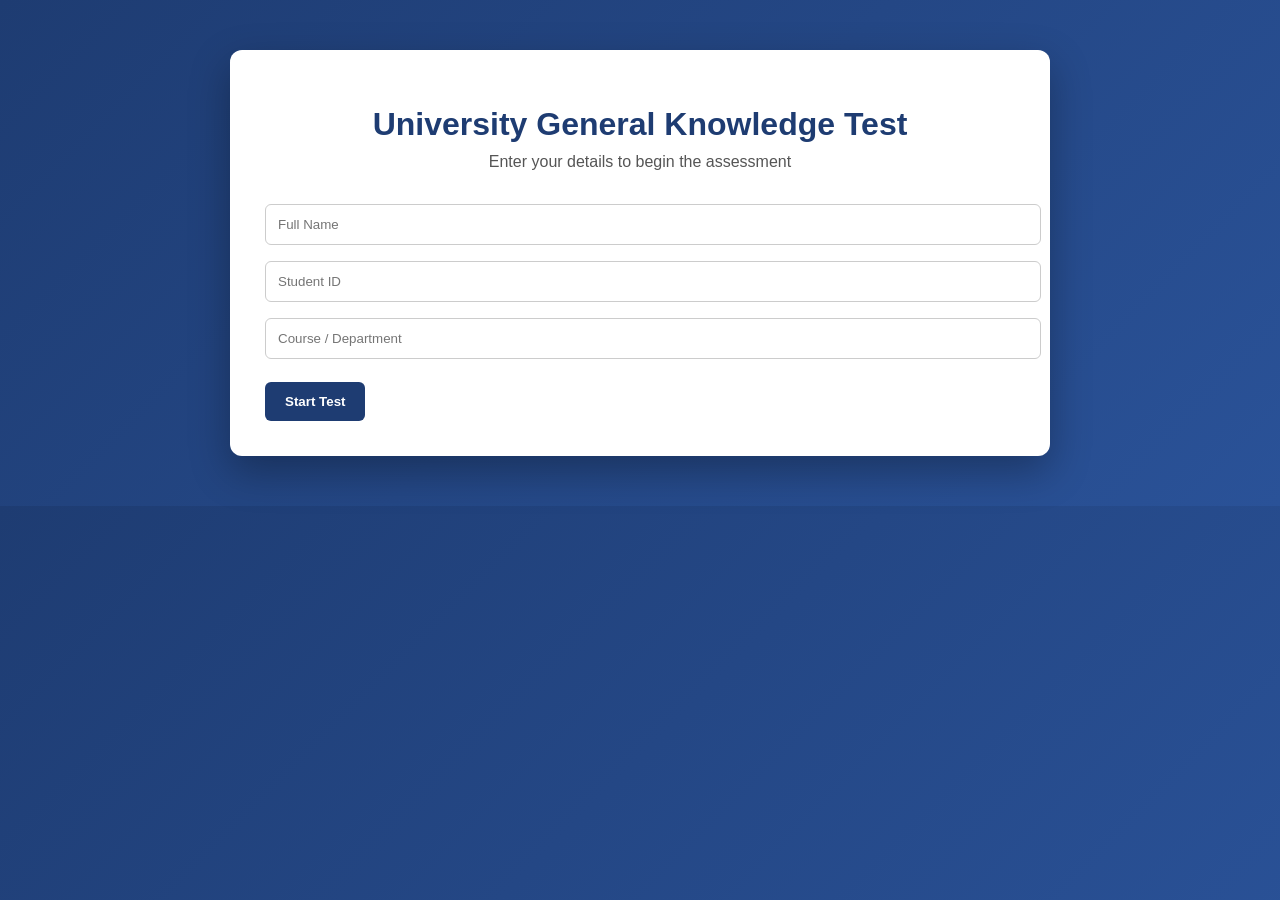
==== index.html @ d9c4e72f "index.html" ====
<!DOCTYPE html>
<html>
<head>
    <title>University GK Quiz Portal</title>
    <meta name="viewport" content="width=device-width, initial-scale=1.0">

    <style>
        body {
            margin: 0;
            font-family: 'Segoe UI', sans-serif;
            background: linear-gradient(135deg, #1e3c72, #2a5298);
            color: #333;
        }

        .container {
            max-width: 750px;
            margin: 50px auto;
            background: #ffffff;
            padding: 35px;
            border-radius: 12px;
            box-shadow: 0 15px 40px rgba(0,0,0,0.3);
        }

        h1 {
            text-align: center;
            color: #1e3c72;
            margin-bottom: 10px;
        }

        .subtitle {
            text-align: center;
            color: #555;
            margin-bottom: 25px;
        }

        input {
            width: 100%;
            padding: 12px;
            margin: 8px 0;
            border-radius: 6px;
            border: 1px solid #ccc;
        }

        button {
            padding: 12px 20px;
            border: none;
            border-radius: 6px;
            background: #1e3c72;
            color: white;
            font-weight: bold;
            cursor: pointer;
            margin-top: 15px;
        }

        button:hover {
            background: #16325c;
        }

        .question-box {
            margin-top: 20px;
        }

        .question-number {
            font-weight: bold;
            color: #1e3c72;
        }

        .options label {
            display: block;
            padding: 10px;
            margin: 6px 0;
            background: #f2f2f2;
            border-radius: 6px;
            cursor: pointer;
            transition: 0.3s;
        }

        .options label:hover {
            background: #d9e6ff;
        }

        .top-bar {
            display: flex;
            justify-content: space-between;
            margin-bottom: 15px;
            font-weight: bold;
            color: #1e3c72;
        }

        .result {
            text-align: center;
            font-size: 22px;
            margin-top: 20px;
            font-weight: bold;
            color: #1e3c72;
        }

        #quizPage {
            display: none;
        }

        .nav-buttons {
            margin-top: 15px;
            display: flex;
            justify-content: space-between;
        }
    </style>
</head>

<body>

<div class="container" id="welcomePage">
    <h1>University General Knowledge Test</h1>
    <div class="subtitle">Enter your details to begin the assessment</div>

    <input type="text" id="studentName" placeholder="Full Name">
    <input type="text" id="studentId" placeholder="Student ID">
    <input type="text" id="course" placeholder="Course / Department">

    <button onclick="startQuiz()">Start Test</button>
</div>

<div class="container" id="quizPage">

    <div class="top-bar">
        <div>Time Left: <span id="time">180</span>s</div>
        <div>Question <span id="qNumber">1</span> / 10</div>
    </div>

    <div class="question-box" id="questionBox"></div>

    <div class="nav-buttons">
        <button onclick="prevQuestion()">Previous</button>
        <button onclick="nextQuestion()">Next</button>
    </div>

    <div class="result" id="result"></div>
</div>

<script>

const quizData = [
{q:"What is the capital of Canada?", o:["Toronto","Ottawa","Vancouver","Montreal"], a:"Ottawa"},
{q:"Which element has atomic number 1?", o:["Helium","Hydrogen","Oxygen","Nitrogen"], a:"Hydrogen"},
{q:"Who discovered gravity?", o:["Newton","Einstein","Galileo","Tesla"], a:"Newton"},
{q:"Which country hosted FIFA 2022?", o:["Brazil","Qatar","Russia","France"], a:"Qatar"},
{q:"What is the largest desert?", o:["Sahara","Gobi","Arctic","Thar"], a:"Sahara"},
{q:"Which organ pumps blood?", o:["Brain","Liver","Heart","Lungs"], a:"Heart"},
{q:"Who wrote 'Hamlet'?", o:["Shakespeare","Wordsworth","Dickens","Milton"], a:"Shakespeare"},
{q:"Speed of light is?", o:["3x10^8 m/s","3x10^6 m/s","3x10^5 km/s","1x10^8 m/s"], a:"3x10^8 m/s"},
{q:"Which is smallest prime number?", o:["0","1","2","3"], a:"2"},
{q:"Which gas is most abundant in atmosphere?", o:["Oxygen","Hydrogen","Nitrogen","Carbon Dioxide"], a:"Nitrogen"}
];

let current = 0;
let answers = new Array(quizData.length);
let student = "";
let timerInterval;

function startQuiz(){
    let name = document.getElementById("studentName").value;
    let id = document.getElementById("studentId").value;
    let course = document.getElementById("course").value;

    if(name=="" || id=="" || course==""){
        alert("Please fill all details");
        return;
    }

    student = name;

    document.getElementById("welcomePage").style.display="none";
    document.getElementById("quizPage").style.display="block";

    loadQuestion();
    startTimer();
}

function loadQuestion(){
    let data = quizData[current];
    document.getElementById("qNumber").innerText = current+1;

    let html = `<div class="question-number">Q${current+1}. ${data.q}</div><div class="options">`;

    data.o.forEach(opt=>{
        html+=`<label><input type="radio" name="option" value="${opt}"
        ${answers[current]===opt?"checked":""}> ${opt}</label>`;
    });

    html+="</div>";
    document.getElementById("questionBox").innerHTML = html;
}

function saveAnswer(){
    let selected = document.querySelector('input[name="option"]:checked');
    if(selected){
        answers[current]=selected.value;
    }
}

function nextQuestion(){
    saveAnswer();
    if(current < quizData.length-1){
        current++;
        loadQuestion();
    } else {
        showResult();
    }
}

function prevQuestion(){
    saveAnswer();
    if(current>0){
        current--;
        loadQuestion();
    }
}

function showResult(){
    clearInterval(timerInterval);
    let score=0;

    answers.forEach((ans,i)=>{
        if(ans===quizData[i].a) score++;
    });

    document.getElementById("questionBox").innerHTML="";
    document.querySelector(".nav-buttons").style.display="none";

    document.getElementById("result").innerHTML=
    "Student: "+student+"<br>Final Score: "+score+" / 10";
}

function startTimer(){
    let time=180;
    timerInterval=setInterval(()=>{
        time--;
        document.getElementById("time").innerText=time;
        if(time<=0){
            clearInterval(timerInterval);
            showResult();
        }
    },1000);
}

</script>

</body>
</html>
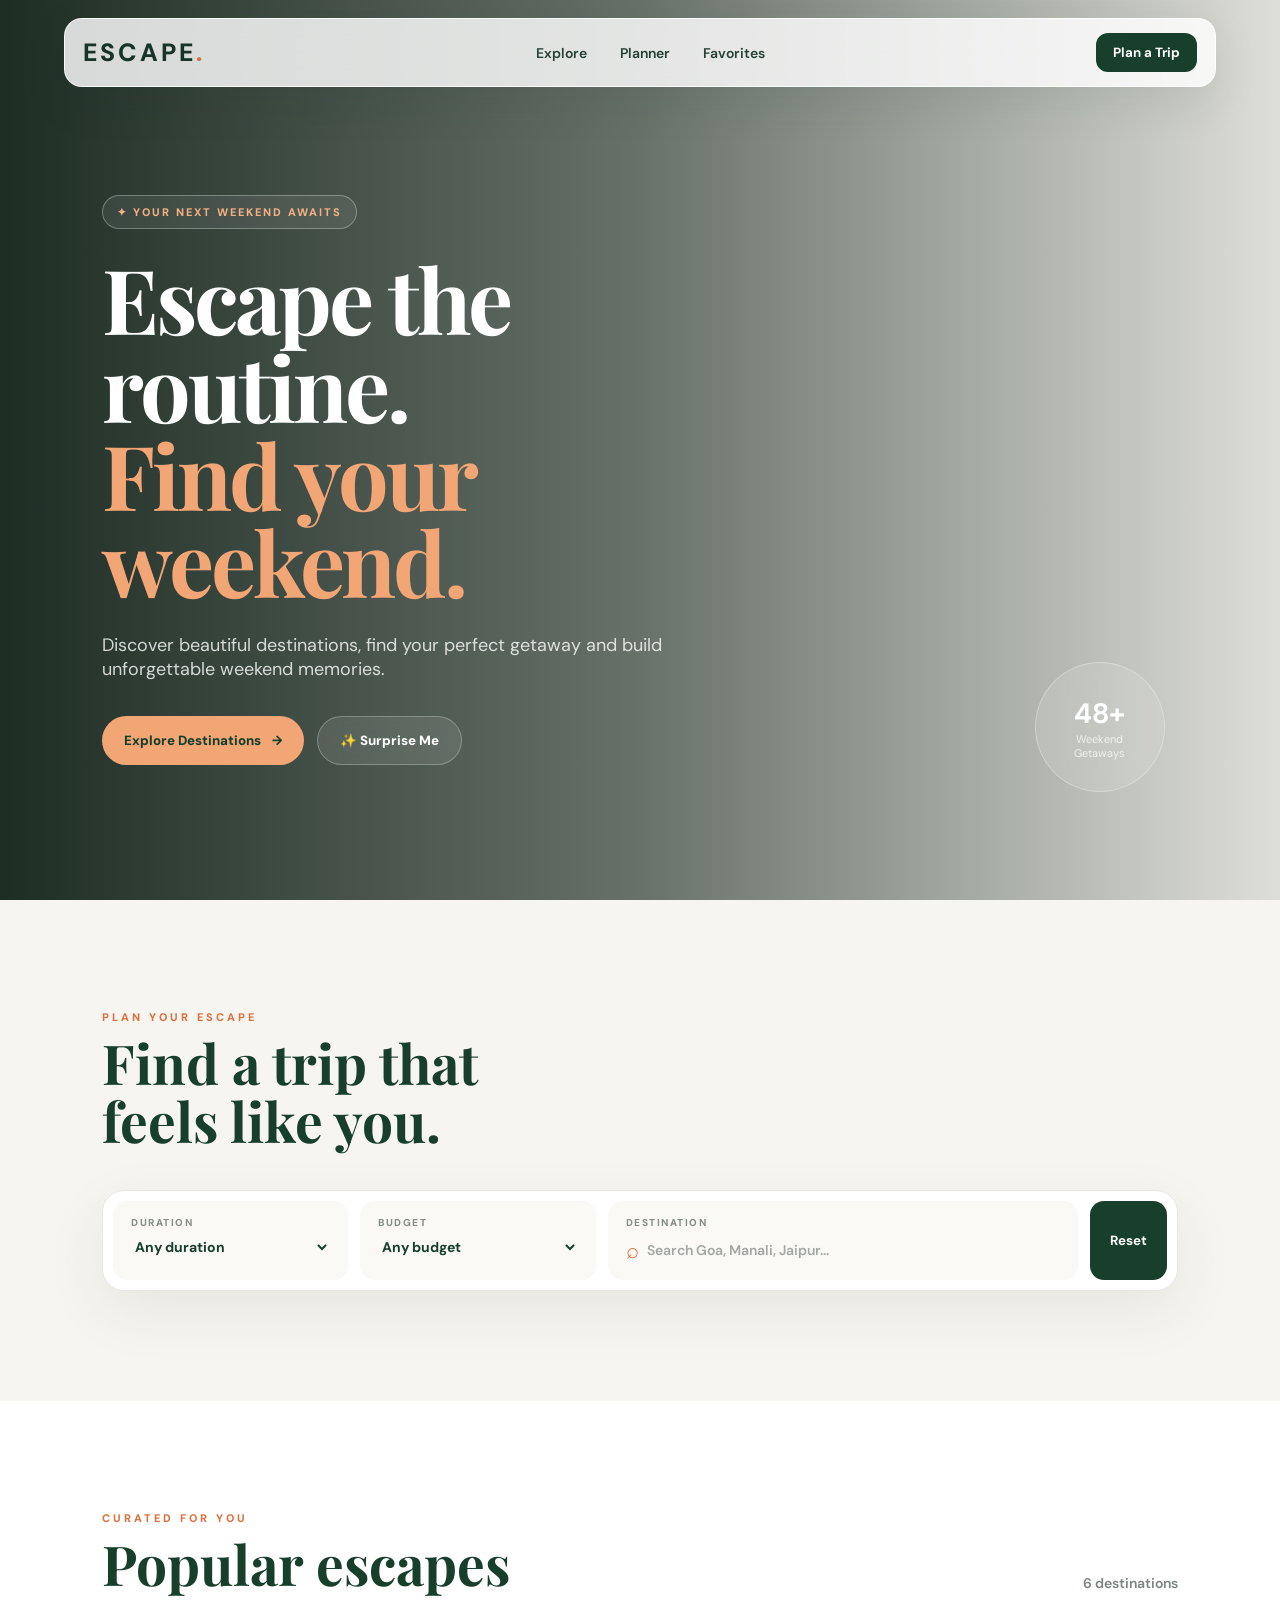
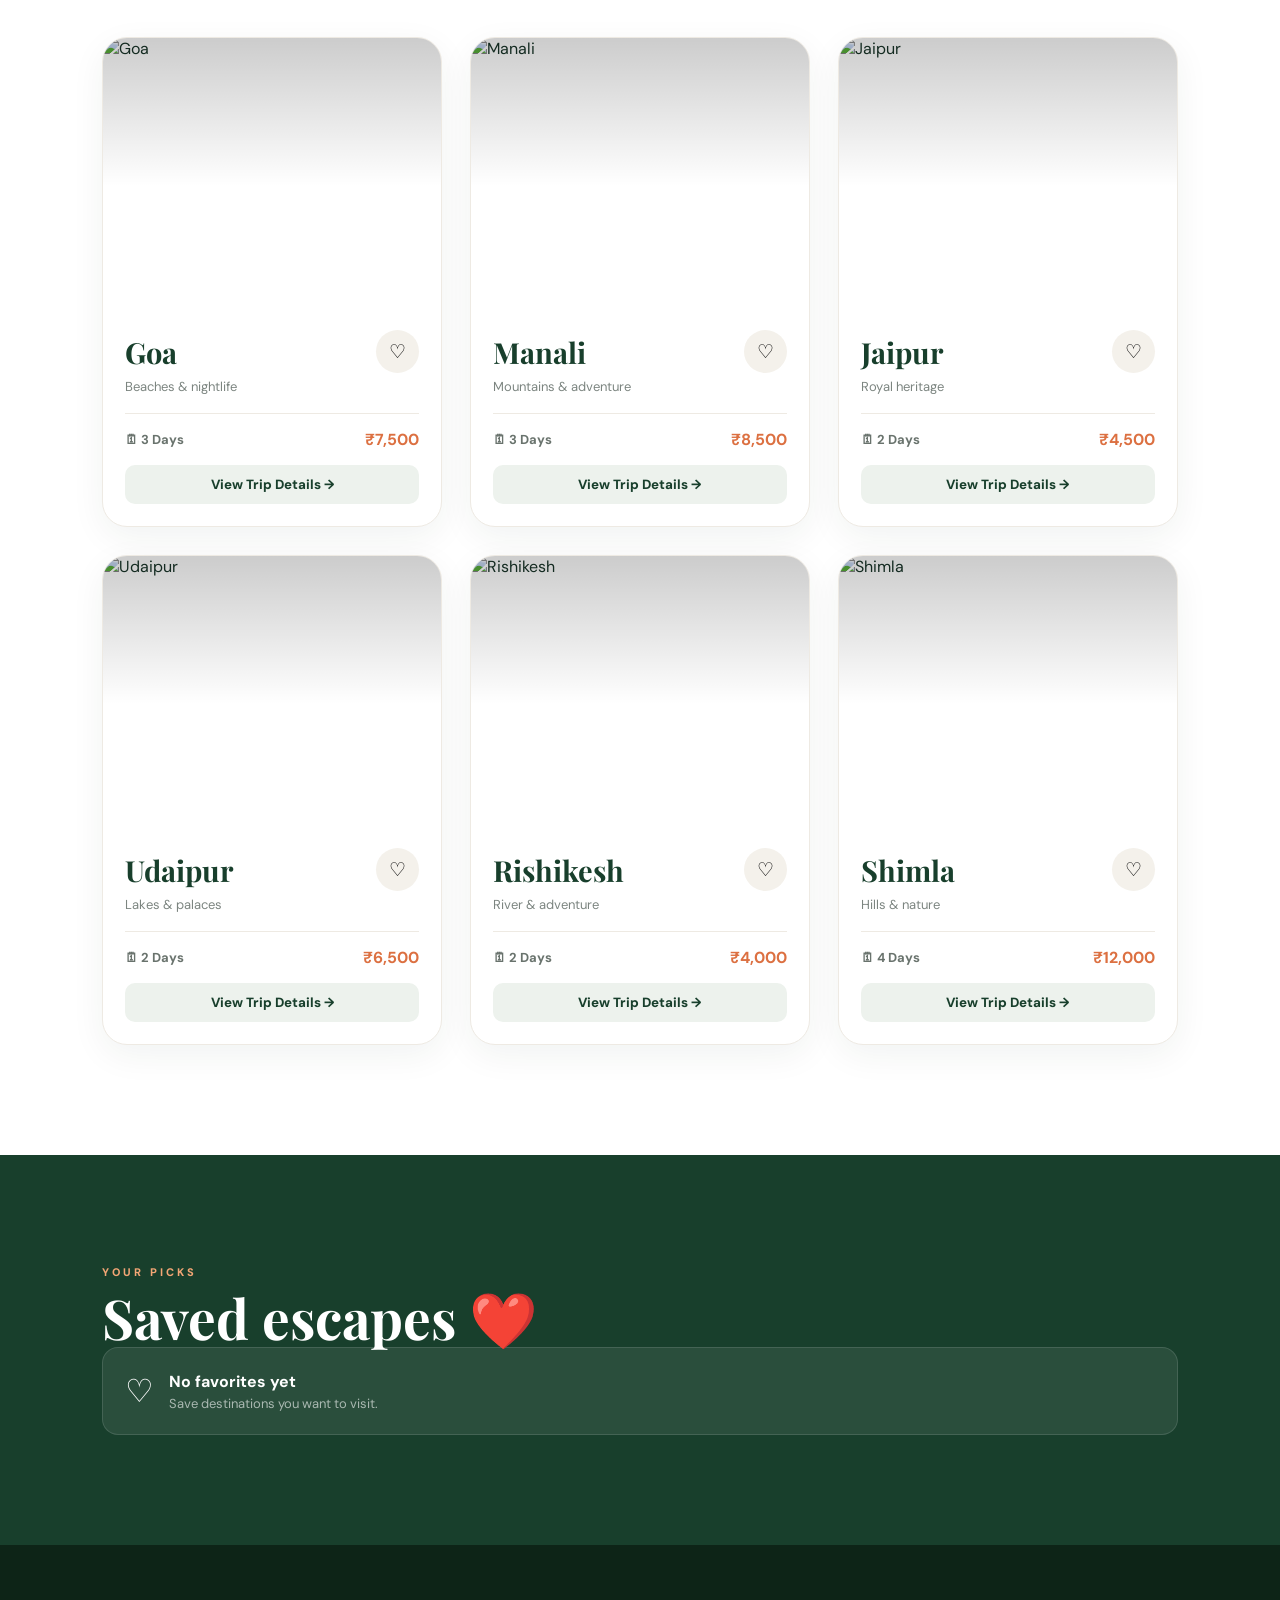
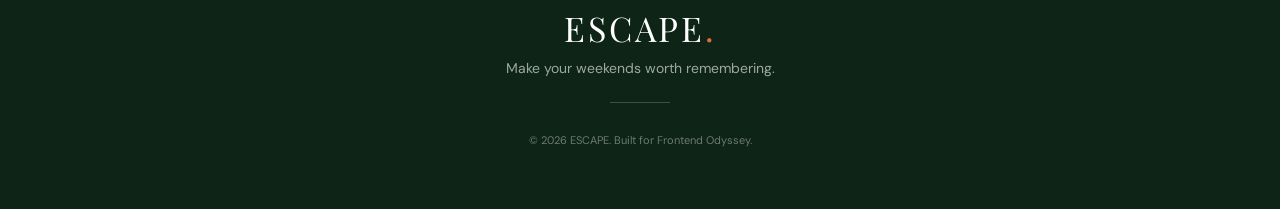
==== commit c21e1e4c: "Add files via upload" ====
--- a/index.html
+++ b/index.html
@@ -1,249 +1,280 @@
-<!DOCTYPE html>
-<html>
-<head>
-    <title>University GK Quiz Portal</title>
-    <meta name="viewport" content="width=device-width, initial-scale=1.0">
-
-    <style>
-        body {
-            margin: 0;
-            font-family: 'Segoe UI', sans-serif;
-            background: linear-gradient(135deg, #1e3c72, #2a5298);
-            color: #333;
-        }
-
-        .container {
-            max-width: 750px;
-            margin: 50px auto;
-            background: #ffffff;
-            padding: 35px;
-            border-radius: 12px;
-            box-shadow: 0 15px 40px rgba(0,0,0,0.3);
-        }
-
-        h1 {
-            text-align: center;
-            color: #1e3c72;
-            margin-bottom: 10px;
-        }
-
-        .subtitle {
-            text-align: center;
-            color: #555;
-            margin-bottom: 25px;
-        }
-
-        input {
-            width: 100%;
-            padding: 12px;
-            margin: 8px 0;
-            border-radius: 6px;
-            border: 1px solid #ccc;
-        }
-
-        button {
-            padding: 12px 20px;
-            border: none;
-            border-radius: 6px;
-            background: #1e3c72;
-            color: white;
-            font-weight: bold;
-            cursor: pointer;
-            margin-top: 15px;
-        }
-
-        button:hover {
-            background: #16325c;
-        }
-
-        .question-box {
-            margin-top: 20px;
-        }
-
-        .question-number {
-            font-weight: bold;
-            color: #1e3c72;
-        }
-
-        .options label {
-            display: block;
-            padding: 10px;
-            margin: 6px 0;
-            background: #f2f2f2;
-            border-radius: 6px;
-            cursor: pointer;
-            transition: 0.3s;
-        }
-
-        .options label:hover {
-            background: #d9e6ff;
-        }
-
-        .top-bar {
-            display: flex;
-            justify-content: space-between;
-            margin-bottom: 15px;
-            font-weight: bold;
-            color: #1e3c72;
-        }
-
-        .result {
-            text-align: center;
-            font-size: 22px;
-            margin-top: 20px;
-            font-weight: bold;
-            color: #1e3c72;
-        }
-
-        #quizPage {
-            display: none;
-        }
-
-        .nav-buttons {
-            margin-top: 15px;
-            display: flex;
-            justify-content: space-between;
-        }
-    </style>
-</head>
-
-<body>
-
-<div class="container" id="welcomePage">
-    <h1>University General Knowledge Test</h1>
-    <div class="subtitle">Enter your details to begin the assessment</div>
-
-    <input type="text" id="studentName" placeholder="Full Name">
-    <input type="text" id="studentId" placeholder="Student ID">
-    <input type="text" id="course" placeholder="Course / Department">
-
-    <button onclick="startQuiz()">Start Test</button>
-</div>
-
-<div class="container" id="quizPage">
-
-    <div class="top-bar">
-        <div>Time Left: <span id="time">180</span>s</div>
-        <div>Question <span id="qNumber">1</span> / 10</div>
-    </div>
-
-    <div class="question-box" id="questionBox"></div>
-
-    <div class="nav-buttons">
-        <button onclick="prevQuestion()">Previous</button>
-        <button onclick="nextQuestion()">Next</button>
-    </div>
-
-    <div class="result" id="result"></div>
-</div>
-
-<script>
-
-const quizData = [
-{q:"What is the capital of Canada?", o:["Toronto","Ottawa","Vancouver","Montreal"], a:"Ottawa"},
-{q:"Which element has atomic number 1?", o:["Helium","Hydrogen","Oxygen","Nitrogen"], a:"Hydrogen"},
-{q:"Who discovered gravity?", o:["Newton","Einstein","Galileo","Tesla"], a:"Newton"},
-{q:"Which country hosted FIFA 2022?", o:["Brazil","Qatar","Russia","France"], a:"Qatar"},
-{q:"What is the largest desert?", o:["Sahara","Gobi","Arctic","Thar"], a:"Sahara"},
-{q:"Which organ pumps blood?", o:["Brain","Liver","Heart","Lungs"], a:"Heart"},
-{q:"Who wrote 'Hamlet'?", o:["Shakespeare","Wordsworth","Dickens","Milton"], a:"Shakespeare"},
-{q:"Speed of light is?", o:["3x10^8 m/s","3x10^6 m/s","3x10^5 km/s","1x10^8 m/s"], a:"3x10^8 m/s"},
-{q:"Which is smallest prime number?", o:["0","1","2","3"], a:"2"},
-{q:"Which gas is most abundant in atmosphere?", o:["Oxygen","Hydrogen","Nitrogen","Carbon Dioxide"], a:"Nitrogen"}
-];
-
-let current = 0;
-let answers = new Array(quizData.length);
-let student = "";
-let timerInterval;
-
-function startQuiz(){
-    let name = document.getElementById("studentName").value;
-    let id = document.getElementById("studentId").value;
-    let course = document.getElementById("course").value;
-
-    if(name=="" || id=="" || course==""){
-        alert("Please fill all details");
-        return;
-    }
-
-    student = name;
-
-    document.getElementById("welcomePage").style.display="none";
-    document.getElementById("quizPage").style.display="block";
-
-    loadQuestion();
-    startTimer();
-}
-
-function loadQuestion(){
-    let data = quizData[current];
-    document.getElementById("qNumber").innerText = current+1;
-
-    let html = `<div class="question-number">Q${current+1}. ${data.q}</div><div class="options">`;
-
-    data.o.forEach(opt=>{
-        html+=`<label><input type="radio" name="option" value="${opt}"
-        ${answers[current]===opt?"checked":""}> ${opt}</label>`;
-    });
-
-    html+="</div>";
-    document.getElementById("questionBox").innerHTML = html;
-}
-
-function saveAnswer(){
-    let selected = document.querySelector('input[name="option"]:checked');
-    if(selected){
-        answers[current]=selected.value;
-    }
-}
-
-function nextQuestion(){
-    saveAnswer();
-    if(current < quizData.length-1){
-        current++;
-        loadQuestion();
-    } else {
-        showResult();
-    }
-}
-
-function prevQuestion(){
-    saveAnswer();
-    if(current>0){
-        current--;
-        loadQuestion();
-    }
-}
-
-function showResult(){
-    clearInterval(timerInterval);
-    let score=0;
-
-    answers.forEach((ans,i)=>{
-        if(ans===quizData[i].a) score++;
-    });
-
-    document.getElementById("questionBox").innerHTML="";
-    document.querySelector(".nav-buttons").style.display="none";
-
-    document.getElementById("result").innerHTML=
-    "Student: "+student+"<br>Final Score: "+score+" / 10";
-}
-
-function startTimer(){
-    let time=180;
-    timerInterval=setInterval(()=>{
-        time--;
-        document.getElementById("time").innerText=time;
-        if(time<=0){
-            clearInterval(timerInterval);
-            showResult();
-        }
-    },1000);
-}
-
-</script>
-
-</body>
-</html>
+<!DOCTYPE html>
+<html lang="en">
+<head>
+    <meta charset="UTF-8">
+    <meta name="viewport" content="width=device-width, initial-scale=1.0">
+
+    <title>ESCAPE — Weekend Trip Planner</title>
+
+    <link rel="stylesheet" href="style.css">
+</head>
+
+<body>
+    <nav class="navbar">
+        <div class="logo">ESCAPE<span>.</span></div>
+
+        <div class="nav-links">
+            <a href="#destinations">Explore</a>
+            <a href="#planner">Planner</a>
+            <a href="#favorites">Favorites</a>
+        </div>
+
+        <button class="nav-plan-btn" id="navPlanBtn">
+            Plan a Trip
+        </button>
+    </nav>
+
+
+    <!-- HERO -->
+    <section class="hero">
+
+        <div class="hero-content">
+
+            <div class="tagline">
+                ✦ YOUR NEXT WEEKEND AWAITS
+            </div>
+
+            <h1>
+                Escape the routine.<br>
+                <span>Find your weekend.</span>
+            </h1>
+
+            <p class="hero-text">
+                Discover beautiful destinations, find your perfect
+                getaway and build unforgettable weekend memories.
+            </p>
+
+            <div class="hero-actions">
+                <button class="primary-btn" id="exploreBtn">
+                    Explore Destinations
+                    <span>→</span>
+                </button>
+
+                <button class="secondary-btn" id="randomBtn">
+                    ✨ Surprise Me
+                </button>
+            </div>
+
+        </div>
+
+
+        <div class="hero-badge">
+            <strong>48+</strong>
+            <span>Weekend<br>Getaways</span>
+        </div>
+
+    </section>
+
+
+    <!-- PLANNER -->
+    <section class="planner" id="planner">
+
+        <div class="section-heading">
+            <p>PLAN YOUR ESCAPE</p>
+
+            <h2>
+                Find a trip that<br>
+                feels like you.
+            </h2>
+        </div>
+
+
+        <div class="filters">
+
+            <div class="filter-box">
+
+                <label>Duration</label>
+
+                <select id="duration">
+
+                    <option value="all">
+                        Any duration
+                    </option>
+
+                    <option value="2">
+                        2 Days
+                    </option>
+
+                    <option value="3">
+                        3 Days
+                    </option>
+
+                    <option value="4">
+                        4 Days
+                    </option>
+
+                </select>
+
+            </div>
+
+
+            <div class="filter-box">
+
+                <label>Budget</label>
+
+                <select id="budget">
+
+                    <option value="all">
+                        Any budget
+                    </option>
+
+                    <option value="low">
+                        Under ₹5,000
+                    </option>
+
+                    <option value="medium">
+                        ₹5,000 - ₹10,000
+                    </option>
+
+                    <option value="high">
+                        Above ₹10,000
+                    </option>
+
+                </select>
+
+            </div>
+
+
+            <div class="filter-box search-box">
+
+                <label>Destination</label>
+
+                <div class="search-wrapper">
+
+                    <span>⌕</span>
+
+                    <input
+                        type="text"
+                        id="search"
+                        placeholder="Search Goa, Manali, Jaipur..."
+                    >
+
+                </div>
+
+            </div>
+
+
+            <button
+                class="reset-btn"
+                id="resetBtn"
+            >
+                Reset
+            </button>
+
+        </div>
+
+    </section>
+
+
+    <!-- DESTINATIONS -->
+    <section
+        class="destinations"
+        id="destinations"
+    >
+
+        <div class="section-top">
+
+            <div class="section-heading">
+
+                <p>CURATED FOR YOU</p>
+
+                <h2>
+                    Popular escapes
+                </h2>
+
+            </div>
+
+
+            <div
+                class="result-count"
+                id="resultCount"
+            >
+            </div>
+
+        </div>
+
+
+        <div
+            class="destination-grid"
+            id="destinationGrid"
+        >
+        </div>
+
+    </section>
+    <section
+        class="favorites"
+        id="favorites"
+    >
+
+        <div class="section-heading">
+
+            <p>YOUR PICKS</p>
+
+            <h2>
+                Saved escapes ❤️
+            </h2>
+
+        </div>
+
+
+        <div id="favoriteList">
+
+            <div class="empty-message">
+
+                <span>♡</span>
+
+                <div>
+                    <strong>No favorites yet</strong>
+
+                    <p>
+                        Save destinations you want to visit.
+                    </p>
+                </div>
+
+            </div>
+
+        </div>
+
+    </section>
+    <footer>
+
+        <div class="footer-logo">
+            ESCAPE<span>.</span>
+        </div>
+
+        <p>
+            Make your weekends worth remembering.
+        </p>
+
+        <div class="footer-line"></div>
+
+        <small>
+            © 2026 ESCAPE. Built for Frontend Odyssey.
+        </small>
+
+    </footer>
+    <div
+        class="modal"
+        id="tripModal"
+    >
+
+        <div class="modal-card">
+
+            <button
+                class="close-modal"
+                id="closeModal"
+            >
+                
+            </button>
+
+            <div id="modalContent"></div>
+
+        </div>
+
+    </div>
+
+
+    <script src="script.js"></script>
+
+</body>
+</html>
--- a/style.css
+++ b/style.css
@@ -0,0 +1,1122 @@
+@import url('https://fonts.googleapis.com/css2?family=DM+Sans:wght@400;500;600;700;800&family=Playfair+Display:wght@600;700&display=swap');
+
+
+*{
+    margin: 0;
+    padding: 0;
+    box-sizing: border-box;
+}
+
+
+html {
+    scroll-behavior: smooth;
+}
+
+
+body {
+    font-family: "DM Sans", sans-serif;
+    background: #f7f5f0;
+    color: #183428;
+    overflow-x: hidden;
+}
+
+
+button,
+input,
+select {
+    font-family: inherit;
+}
+
+
+button {
+    cursor: pointer;
+}
+
+
+::selection {
+    background: #183f2c;
+    color: white;
+}
+.navbar {
+    position: fixed;
+
+    top: 18px;
+    left: 50%;
+
+    transform: translateX(-50%);
+
+    width: 90%;
+    max-width: 1200px;
+
+    padding: 14px 18px;
+
+    display: flex;
+    align-items: center;
+    justify-content: space-between;
+
+    background: rgba(255,255,255,0.82);
+
+    backdrop-filter: blur(20px);
+
+    border: 1px solid rgba(255,255,255,0.8);
+
+    border-radius: 18px;
+
+    box-shadow:
+        0 15px 45px rgba(20,50,35,0.10);
+
+    z-index: 1000;
+}
+
+
+.logo {
+    font-size: 25px;
+    font-weight: 800;
+    letter-spacing: 3px;
+}
+
+
+.logo span,
+.footer-logo span {
+    color: #dd7041;
+}
+
+
+.nav-links {
+    display: flex;
+    gap: 5px;
+}
+
+
+.nav-links a {
+    text-decoration: none;
+
+    color: #274036;
+
+    font-size: 14px;
+    font-weight: 600;
+
+    padding: 9px 14px;
+
+    border-radius: 10px;
+
+    transition: 0.3s;
+}
+
+
+.nav-links a:hover {
+    background: #183f2c;
+    color: white;
+}
+
+
+.nav-plan-btn {
+    border: none;
+
+    background: #183f2c;
+    color: white;
+
+    padding: 11px 17px;
+
+    border-radius: 12px;
+
+    font-weight: 700;
+
+    transition: 0.3s;
+}
+
+
+.nav-plan-btn:hover {
+    transform: translateY(-2px);
+}
+.hero {
+    min-height: 100vh;
+
+    padding: 160px 8% 100px;
+
+    display: flex;
+    align-items: center;
+
+    position: relative;
+
+    background:
+        linear-gradient(
+            90deg,
+            rgba(8,25,16,0.91),
+            rgba(8,25,16,0.60),
+            rgba(8,25,16,0.10)
+        ),
+
+        url("https://images.unsplash.com/photo-1500534623283-312aade485b7?auto=format&fit=crop&w=2000&q=90");
+
+    background-size: cover;
+    background-position: center;
+}
+
+
+.hero-content {
+    max-width: 720px;
+
+    animation: heroIn 1s ease;
+}
+
+
+@keyframes heroIn {
+
+    from {
+        opacity: 0;
+        transform: translateY(30px);
+    }
+
+    to {
+        opacity: 1;
+        transform: translateY(0);
+    }
+}
+
+
+.tagline {
+    display: inline-block;
+
+    padding: 9px 14px;
+
+    border: 1px solid rgba(255,255,255,0.3);
+
+    background: rgba(255,255,255,0.08);
+
+    color: #f3b183;
+
+    border-radius: 50px;
+
+    font-size: 11px;
+
+    font-weight: 800;
+
+    letter-spacing: 2px;
+
+    margin-bottom: 25px;
+}
+
+
+.hero h1 {
+    font-family: "Playfair Display", serif;
+
+    color: white;
+
+    font-size: clamp(52px, 7vw, 92px);
+
+    line-height: 0.98;
+
+    letter-spacing: -3px;
+
+    margin-bottom: 28px;
+}
+
+
+.hero h1 span {
+    color: #f3a675;
+}
+
+
+.hero-text {
+    max-width: 570px;
+
+    color: rgba(255,255,255,0.80);
+
+    font-size: 18px;
+
+    margin-bottom: 35px;
+}
+
+
+.hero-actions {
+    display: flex;
+    gap: 13px;
+}
+
+
+.primary-btn,
+.secondary-btn {
+
+    padding: 15px 22px;
+
+    border-radius: 50px;
+
+    font-weight: 800;
+
+    border: none;
+
+    transition: 0.3s;
+}
+
+
+.primary-btn {
+    background: #f3a675;
+    color: #173d2a;
+}
+
+
+.primary-btn:hover {
+    transform: translateY(-4px);
+
+    box-shadow:
+        0 15px 35px rgba(243,166,117,0.35);
+}
+
+
+.primary-btn span {
+    margin-left: 8px;
+}
+
+
+.secondary-btn {
+    background: rgba(255,255,255,0.10);
+
+    border: 1px solid rgba(255,255,255,0.25);
+
+    color: white;
+
+    backdrop-filter: blur(10px);
+}
+
+
+.secondary-btn:hover {
+    background: white;
+    color: #173d2a;
+}
+.hero-badge {
+
+    position: absolute;
+
+    right: 9%;
+    bottom: 12%;
+
+    width: 130px;
+    height: 130px;
+
+    border-radius: 50%;
+
+    background: rgba(255,255,255,0.12);
+
+    border: 1px solid rgba(255,255,255,0.3);
+
+    backdrop-filter: blur(15px);
+
+    color: white;
+
+    display: flex;
+
+    flex-direction: column;
+
+    justify-content: center;
+
+    align-items: center;
+
+    text-align: center;
+}
+
+
+.hero-badge strong {
+    font-size: 28px;
+}
+
+
+.hero-badge span {
+    font-size: 11px;
+
+    opacity: 0.75;
+}
+.planner,
+.destinations,
+.favorites {
+    padding: 110px 8%;
+}
+
+
+.section-heading p {
+    color: #dc7041;
+
+    font-size: 11px;
+
+    font-weight: 800;
+
+    letter-spacing: 3px;
+
+    margin-bottom: 10px;
+}
+
+
+.section-heading h2 {
+
+    font-family: "Playfair Display", serif;
+
+    font-size: clamp(38px, 5vw, 55px);
+
+    line-height: 1.05;
+
+    color: #183f2c;
+}
+
+
+.section-top {
+
+    display: flex;
+
+    justify-content: space-between;
+
+    align-items: end;
+
+    margin-bottom: 45px;
+}
+
+
+.result-count {
+
+    color: #7b847e;
+
+    font-size: 14px;
+
+    font-weight: 600;
+}
+.filters {
+
+    margin-top: 40px;
+
+    display: grid;
+
+    grid-template-columns: 1fr 1fr 2fr auto;
+
+    gap: 12px;
+
+    padding: 10px;
+
+    background: white;
+
+    border: 1px solid #ebe7df;
+
+    border-radius: 22px;
+
+    box-shadow:
+        0 20px 60px rgba(20,50,35,0.08);
+}
+
+
+.filter-box {
+
+    padding: 15px 18px;
+
+    background: #faf9f6;
+
+    border-radius: 14px;
+}
+
+
+.filter-box label {
+
+    display: block;
+
+    font-size: 10px;
+
+    font-weight: 800;
+
+    letter-spacing: 1.5px;
+
+    text-transform: uppercase;
+
+    color: #858d88;
+
+    margin-bottom: 7px;
+}
+
+
+.filter-box select {
+
+    width: 100%;
+
+    border: none;
+
+    outline: none;
+
+    background: transparent;
+
+    color: #183f2c;
+
+    font-size: 14px;
+
+    font-weight: 700;
+
+    cursor: pointer;
+}
+
+
+.search-wrapper {
+
+    display: flex;
+
+    align-items: center;
+
+    gap: 8px;
+}
+
+
+.search-wrapper span {
+
+    font-size: 22px;
+
+    color: #dd7041;
+}
+
+
+.search-wrapper input {
+
+    width: 100%;
+
+    border: none;
+
+    outline: none;
+
+    background: transparent;
+
+    font-size: 14px;
+
+    font-weight: 600;
+
+    color: #183f2c;
+}
+
+
+.search-wrapper input::placeholder {
+    color: #a2a7a3;
+}
+
+
+.reset-btn {
+
+    align-self: stretch;
+
+    border: none;
+
+    border-radius: 14px;
+
+    padding: 0 20px;
+
+    background: #183f2c;
+
+    color: white;
+
+    font-weight: 700;
+
+    transition: 0.3s;
+}
+
+
+.reset-btn:hover {
+    background: #dd7041;
+}
+.destinations {
+    background: white;
+}
+
+
+.destination-grid {
+
+    display: grid;
+
+    grid-template-columns:
+        repeat(3, minmax(0,1fr));
+
+    gap: 28px;
+}
+.destination-card {
+
+    position: relative;
+
+    overflow: hidden;
+
+    background: white;
+
+    border: 1px solid #eeeae3;
+
+    border-radius: 25px;
+
+    box-shadow:
+        0 10px 35px rgba(20,50,35,0.06);
+
+    transition:
+        transform 0.4s,
+        box-shadow 0.4s;
+
+    animation: cardIn 0.6s ease;
+}
+
+
+@keyframes cardIn {
+
+    from {
+        opacity: 0;
+        transform: translateY(20px);
+    }
+
+    to {
+        opacity: 1;
+        transform: translateY(0);
+    }
+}
+
+
+.destination-card:hover {
+
+    transform: translateY(-10px);
+
+    box-shadow:
+        0 25px 60px rgba(20,50,35,0.15);
+}
+.destination-image {
+
+    width: 100%;
+
+    height: 270px;
+
+    object-fit: cover;
+
+    display: block;
+
+    transition: 0.6s;
+}
+
+
+.destination-card:hover
+.destination-image {
+
+    transform: scale(1.07);
+}
+.destination-card::before {
+
+    content: "";
+
+    position: absolute;
+
+    left: 0;
+    top: 0;
+
+    width: 100%;
+    height: 270px;
+
+    background:
+        linear-gradient(
+            to bottom,
+            rgba(0,0,0,0.20),
+            transparent 55%
+        );
+
+    z-index: 1;
+
+    pointer-events: none;
+}
+.card-content {
+    padding: 22px;
+}
+
+
+.card-top {
+
+    display: flex;
+
+    justify-content: space-between;
+
+    align-items: center;
+}
+
+
+.card-content h3 {
+
+    font-family: "Playfair Display", serif;
+
+    font-size: 29px;
+
+    color: #183f2c;
+}
+
+
+.card-content > p {
+
+    color: #7c8580;
+
+    font-size: 13px;
+
+    margin: 5px 0 18px;
+}
+
+
+.favorite-btn {
+
+    width: 43px;
+    height: 43px;
+
+    border: none;
+
+    border-radius: 50%;
+
+    background: #f4f1eb;
+
+    font-size: 19px;
+
+    transition: 0.3s;
+}
+
+
+.favorite-btn:hover {
+
+    transform: scale(1.12);
+
+    background: #ffe8dc;
+}
+
+
+.card-info {
+
+    display: flex;
+
+    justify-content: space-between;
+
+    align-items: center;
+
+    padding-top: 15px;
+
+    border-top: 1px solid #eeeae3;
+
+    color: #69736d;
+
+    font-size: 13px;
+
+    font-weight: 700;
+}
+
+
+.price {
+
+    color: #dc7041;
+
+    font-size: 16px;
+}
+.details-btn {
+
+    width: 100%;
+
+    margin-top: 15px;
+
+    padding: 11px;
+
+    border: none;
+
+    border-radius: 10px;
+
+    background: #edf2ed;
+
+    color: #183f2c;
+
+    font-weight: 800;
+
+    transition: 0.3s;
+}
+
+
+.details-btn:hover {
+
+    background: #183f2c;
+
+    color: white;
+}
+.favorites {
+
+    background: #183f2c;
+}
+
+
+.favorites .section-heading h2 {
+    color: white;
+}
+
+
+.favorites .section-heading p {
+    color: #f3a675;
+}
+
+
+.empty-message {
+
+    display: flex;
+
+    align-items: center;
+
+    gap: 15px;
+
+    padding: 22px;
+
+    background: rgba(255,255,255,0.08);
+
+    border: 1px solid rgba(255,255,255,0.12);
+
+    border-radius: 16px;
+
+    color: white;
+}
+
+
+.empty-message > span {
+    font-size: 32px;
+}
+
+
+.empty-message p {
+
+    margin-top: 3px;
+
+    color: rgba(255,255,255,0.6);
+
+    font-size: 13px;
+}
+footer {
+
+    text-align: center;
+
+    background: #0d2417;
+
+    color: white;
+
+    padding: 60px 20px;
+}
+
+
+.footer-logo {
+
+    font-family: "Playfair Display", serif;
+
+    font-size: 34px;
+
+    letter-spacing: 3px;
+
+    margin-bottom: 8px;
+}
+
+
+footer p {
+
+    color: rgba(255,255,255,0.6);
+
+    font-size: 14px;
+}
+
+
+.footer-line {
+
+    width: 60px;
+
+    height: 1px;
+
+    background: rgba(255,255,255,0.2);
+
+    margin: 25px auto;
+}
+
+
+footer small {
+
+    color: rgba(255,255,255,0.4);
+
+    font-size: 11px;
+}
+.modal {
+
+    position: fixed;
+
+    inset: 0;
+
+    display: none;
+
+    align-items: center;
+
+    justify-content: center;
+
+    padding: 20px;
+
+    background: rgba(4,15,9,0.65);
+
+    backdrop-filter: blur(8px);
+
+    z-index: 2000;
+}
+
+
+.modal.active {
+    display: flex;
+}
+
+
+.modal-card {
+
+    width: 100%;
+
+    max-width: 520px;
+
+    max-height: 90vh;
+
+    overflow-y: auto;
+
+    background: white;
+
+    border-radius: 25px;
+
+    padding: 30px;
+
+    position: relative;
+
+    animation: modalIn 0.3s ease;
+}
+
+
+@keyframes modalIn {
+
+    from {
+        opacity: 0;
+        transform: scale(0.9);
+    }
+
+    to {
+        opacity: 1;
+        transform: scale(1);
+    }
+}
+
+
+.close-modal {
+
+    position: absolute;
+
+    top: 15px;
+    right: 15px;
+
+    width: 38px;
+    height: 38px;
+
+    border: none;
+
+    border-radius: 50%;
+
+    background: #f2eee7;
+
+    font-size: 25px;
+
+    color: #183f2c;
+}
+
+
+.modal-image {
+
+    width: 100%;
+
+    height: 230px;
+
+    object-fit: cover;
+
+    border-radius: 16px;
+
+    margin-bottom: 20px;
+}
+
+
+.modal-card h2 {
+
+    font-family: "Playfair Display", serif;
+
+    color: #183f2c;
+
+    font-size: 35px;
+
+    margin-bottom: 5px;
+}
+
+
+.modal-card p {
+
+    color: #69736d;
+
+    margin-bottom: 15px;
+}
+
+
+.modal-plan {
+
+    width: 100%;
+
+    border: none;
+
+    padding: 14px;
+
+    border-radius: 12px;
+
+    background: #183f2c;
+
+    color: white;
+
+    font-weight: 800;
+
+    margin-top: 10px;
+}
+.no-results {
+
+    grid-column: 1 / -1;
+
+    text-align: center;
+
+    padding: 70px 20px;
+
+    background: #faf9f6;
+
+    border-radius: 20px;
+
+    color: #78817b;
+}
+
+
+.no-results h3 {
+
+    font-family: "Playfair Display", serif;
+
+    font-size: 30px;
+
+    color: #183f2c;
+
+    margin-bottom: 8px;
+}
+@media (max-width: 1000px) {
+
+    .destination-grid {
+
+        grid-template-columns: repeat(2,1fr);
+    }
+
+
+    .filters {
+
+        grid-template-columns: 1fr 1fr;
+    }
+
+
+    .search-box {
+
+        grid-column: span 2;
+    }
+
+
+    .reset-btn {
+
+        min-height: 50px;
+    }
+}
+
+
+@media (max-width: 650px) {
+
+    .navbar {
+
+        width: 94%;
+
+        top: 10px;
+    }
+
+
+    .nav-links,
+    .nav-plan-btn {
+
+        display: none;
+    }
+
+
+    .hero {
+
+        min-height: 760px;
+
+        padding: 140px 6% 80px;
+    }
+
+
+    .hero h1 {
+
+        font-size: 48px;
+
+        letter-spacing: -2px;
+    }
+
+
+    .hero-text {
+
+        font-size: 16px;
+    }
+
+
+    .hero-actions {
+
+        flex-direction: column;
+
+        align-items: flex-start;
+    }
+
+
+    .hero-badge {
+
+        right: 7%;
+
+        bottom: 6%;
+
+        width: 100px;
+        height: 100px;
+    }
+
+
+    .hero-badge strong {
+        font-size: 22px;
+    }
+
+
+    .planner,
+    .destinations,
+    .favorites {
+
+        padding: 75px 6%;
+    }
+
+
+    .section-top {
+
+        align-items: flex-start;
+
+        flex-direction: column;
+
+        gap: 12px;
+    }
+
+
+    .filters {
+
+        grid-template-columns: 1fr;
+    }
+
+
+    .search-box {
+
+        grid-column: span 1;
+    }
+
+
+    .destination-grid {
+
+        grid-template-columns: 1fr;
+    }
+
+
+    .destination-image {
+
+        height: 250px;
+    }
+}
